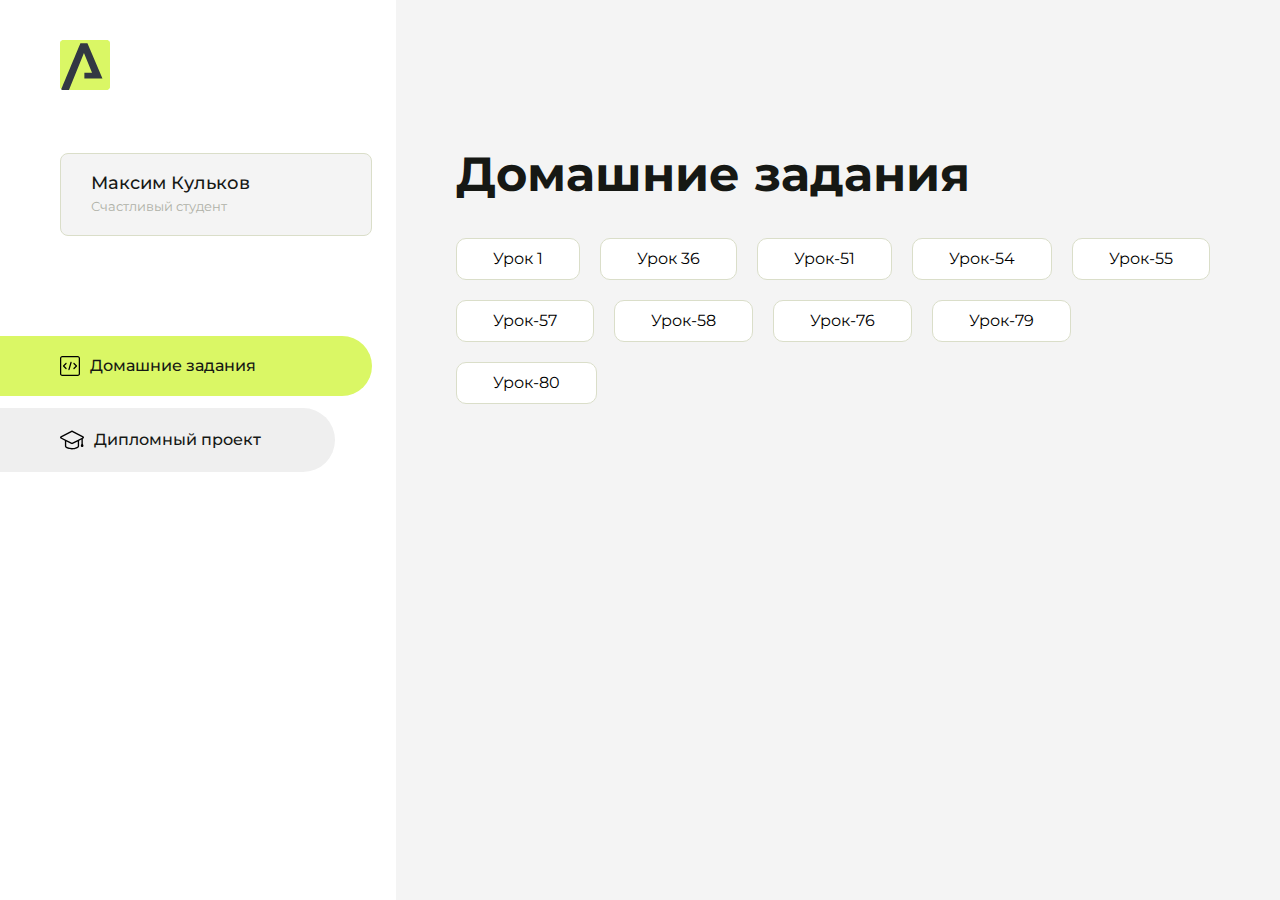
==== index.html @ f9f94585 "Update index.html" ====
<!DOCTYPE html>
<html lang="en">
<head>
    <meta charset="UTF-8">
    <meta name="viewport" content="width=device-width, initial-scale=1.0">
    <title>Домашняя работа</title>
    <link rel="shortcut icon" href="src/logo.ico" type="image/x-icon">
    <link rel="preconnect" href="https://fonts.googleapis.com">
    <link rel="preconnect" href="https://fonts.gstatic.com" crossorigin>
    <link href="https://fonts.googleapis.com/css2?family=Montserrat:wght@400;500;700&family=Rubik:wght@500&display=swap"
          rel="stylesheet">
    <link rel="stylesheet" href="src/style.css">
</head>
<body id="body">
<div class="overlay" id="overlay"></div>
<div class="layout">
    <div class="burger" id="burger">
        <svg viewBox="0 0 24 24" fill="none" xmlns="http://www.w3.org/2000/svg">
            <g id="SVGRepo_bgCarrier" stroke-width="0"></g>
            <g id="SVGRepo_tracerCarrier" stroke-linecap="round" stroke-linejoin="round"></g>
            <g id="SVGRepo_iconCarrier">
                <path d="M4 18L20 18" stroke="#DAF765" stroke-width="2" stroke-linecap="round"></path>
                <path d="M4 12L20 12" stroke="#DAF765" stroke-width="2" stroke-linecap="round"></path>
                <path d="M4 6L20 6" stroke="#DAF765" stroke-width="2" stroke-linecap="round"></path>
            </g>
        </svg>
    </div>
    <aside class="sidebar" id="sidebar">
        <div class="sidebar__inner">
            <div class="logo">
                <svg width="50" height="50" viewBox="0 0 50 50" fill="none" xmlns="http://www.w3.org/2000/svg">
                    <g clip-path="url(#clip0_513_74730)">
                        <path d="M46.17 -0.257004H3.83C1.57281 -0.257004 -0.257 1.57281 -0.257 3.83V46.17C-0.257 48.4272 1.57281 50.257 3.83 50.257H46.17C48.4272 50.257 50.257 48.4272 50.257 46.17V3.83C50.257 1.57281 48.4272 -0.257004 46.17 -0.257004Z"
                              fill="#DAF765"/>
                        <path d="M24.375 38.4H42.461L27.441 3.1585H20.4355C20.4355 3.1585 6.7895 35.881 1.1945 49.294C2.015 50.0275 3.0945 50.257 3.6945 50.257H8.8445L23.954 13.07L32.0465 32.8285H24.375V38.4Z"
                              fill="#323843"/>
                    </g>
                    <defs>
                        <clipPath id="clip0_513_74730">
                            <rect width="50" height="50" fill="white"/>
                        </clipPath>
                    </defs>
                </svg>
            </div>
            <div class="sidebar__user">
                <div class="sidebar__name">Максим Кульков</div>
                <div class="sidebar__text">Счастливый студент</div>
            </div>
            <div class="sidebar__tabs">
                <div class="sidebar__item">
                    <button class="sidebar__button active" id="tasks">
                        <svg xmlns="http://www.w3.org/2000/svg" width="20" height="20" viewBox="0 0 20 20" fill="none">
                            <g clip-path="url(#clip0_704_74543)">
                                <path d="M17.7083 20H2.29167C1.0275 20 0 18.9725 0 17.7083V2.29167C0 1.0275 1.0275 0 2.29167 0H17.7083C18.9725 0 20 1.0275 20 2.29167V17.7083C20 18.9725 18.9725 20 17.7083 20ZM2.29167 1.25C1.7175 1.25 1.25 1.7175 1.25 2.29167V17.7083C1.25 18.2825 1.7175 18.75 2.29167 18.75H17.7083C18.2825 18.75 18.75 18.2825 18.75 17.7083V2.29167C18.75 1.7175 18.2825 1.25 17.7083 1.25H2.29167Z"
                                      fill="black"/>
                                <path d="M6.04167 13.125C5.88167 13.125 5.72167 13.0642 5.6 12.9417L3.1 10.4417C2.85583 10.1975 2.85583 9.80167 3.1 9.5575L5.6 7.0575C5.84417 6.81333 6.24 6.81333 6.48417 7.0575C6.72833 7.30167 6.72833 7.6975 6.48417 7.94167L4.42583 10L6.48417 12.0583C6.72833 12.3025 6.72833 12.6983 6.48417 12.9425C6.36167 13.0642 6.20167 13.125 6.04167 13.125Z"
                                      fill="black"/>
                                <path d="M8.95833 14.1667C8.9 14.1667 8.84 14.1583 8.78167 14.1417C8.45083 14.0442 8.26083 13.6967 8.35833 13.3658L10.4417 6.28251C10.5392 5.95084 10.8892 5.76417 11.2175 5.85917C11.5483 5.95667 11.7383 6.30417 11.6408 6.63501L9.5575 13.7183C9.47833 13.9908 9.22833 14.1667 8.95833 14.1667Z"
                                      fill="black"/>
                                <path d="M13.9583 13.125C13.7983 13.125 13.6383 13.0642 13.5167 12.9417C13.2725 12.6975 13.2725 12.3017 13.5167 12.0575L15.575 9.99916L13.5167 7.94083C13.2725 7.69666 13.2725 7.30083 13.5167 7.05666C13.7608 6.81249 14.1567 6.81249 14.4008 7.05666L16.9008 9.55666C17.145 9.80083 17.145 10.1967 16.9008 10.4408L14.4008 12.9408C14.2783 13.0642 14.1183 13.125 13.9583 13.125Z"
                                      fill="black"/>
                            </g>
                            <defs>
                                <clipPath id="clip0_704_74543">
                                    <rect width="20" height="20" fill="white"/>
                                </clipPath>
                            </defs>
                        </svg>
                        <span>Домашние задания</span></button>
                </div>
                <div class="sidebar__item">
                    <button class="sidebar__button" id="diplom">
                        <svg xmlns="http://www.w3.org/2000/svg" width="24" height="24" viewBox="0 0 24 24" fill="none">
                            <g clip-path="url(#clip0_704_74553)">
                                <path d="M23.2628 10.5971C23.7176 10.365 24 9.90375 24 9.39337C24 8.883 23.7176 8.42175 23.2628 8.18962L12.6135 2.75362C12.2291 2.55824 11.7705 2.55787 11.3854 2.75399L0.736875 8.19C0.282375 8.42175 0 8.883 0 9.39337C0 9.90375 0.282375 10.365 0.736875 10.5971L4.89038 12.7177V18.2074C4.89038 19.8154 8.412 21.393 12 21.393C15.5884 21.393 19.1096 19.815 19.1096 18.2074V12.7174L21.4609 11.517V15.8017L20.901 17.2305C20.7409 17.6389 20.7934 18.0994 21.0405 18.4616C21.2876 18.8246 21.6979 19.041 22.1366 19.041C22.5754 19.041 22.9852 18.8246 23.2324 18.462C23.4795 18.099 23.532 17.6385 23.3719 17.2301L22.8124 15.8021V10.827L23.2628 10.5971ZM17.7623 18.1721C17.6198 18.6375 15.3491 20.0419 12 20.0419C8.65088 20.0419 6.38025 18.6375 6.2415 18.2074V12.3037L6.23887 12.3019C6.23812 12.057 6.1065 11.8207 5.87325 11.7019L1.3515 9.39337L12 3.95737L22.6489 9.39337L12 14.8294L5.87325 11.7019C5.54063 11.5331 4.6695 11.6674 4.5 12C4.33012 12.3322 4.55813 12.5479 4.89038 12.7177L11.3857 16.0331C11.5781 16.1314 11.7889 16.1805 12 16.1805C12.2107 16.1805 12.4222 16.1314 12.6146 16.0331L17.7593 13.407L17.7623 18.1721Z"
                                      fill="black"/>
                            </g>
                            <defs>
                                <clipPath id="clip0_704_74553">
                                    <rect width="24" height="24" fill="white"/>
                                </clipPath>
                            </defs>
                        </svg>
                        <span>Дипломный проект</span></button>
                </div>
            </div>
        </div>

    </aside>
    <div class="content">
        <div class="container">
            <div class="content__block" id="tasksBlock">
                <div class="content__title">Домашние задания</div>
                <ul class="content__list">
                    <li class="content__list-item">
                        <a href="htmllesson-20/index.html">Урок 1</a>
                    </li>
                      <li class="content__list-item">
                        <a href="ДЗ-36/index.html">Урок 36</a>
                    </li>
                    <li class="content__list-item">
                        <a href="lesson-51/index.html">Урок-51</a>
                    </li>
                    <li class="content__list-item">
                        <a href="home-work position/index.html">Урок-54</a>
                    </li>
                    <li class="content__list-item">
                        <a href="lesson-55-home-work/index.html">Урок-55</a>
                    </li>
                    <li class="content__list-item">
                        <a href="homework57/index.html">Урок-57</a>
                    </li>
                    <li class="content__list-item">
                        <a href="homework-58/index.html">Урок-58</a>
                    </li>
                    <li class="content__list-item">
                        <a href="js/main.js">Урок-76</a>
                    </li>
                    <li class="content__list-item">
                        <a href="js 79/index.html">Урок-79</a>
                    </li>
                    <li class="content__list-item">
                        <a href="js-80/index.html">Урок-80</a>
                    </li>
                    
                  
                    
                </ul>
            </div>
            <div class="content__block hidden" id="diplomBlock">
                <div class="content__title">Дипломный проект</div>
                <div class="content__list-diplom">
                    <a href="ПАПКА-С-НОМЕРОМ-УРОКА">Ссылка на ДЗ</a>
                </div>
                <div class="content__decor">
                    <div class="content__decor-text">Давай проверим, чему ты научился!</div>
                    <div class="content__decor-img">
                        <img src="src/decor.png" alt="decor">
                    </div>
                </div>
            </div>
        </div>
    </div>
</div>
<script src="src/index.js"></script>
</body>
</html>
---- src/style.css ----
*{padding: 0;margin: 0;border: 0;}
*,*:before,*:after{-webkit-box-sizing: border-box;box-sizing: border-box;}
:focus,:active{outline: none;}
a:focus,a:active{outline: none;}
nav,footer,header,aside{display: block;}
html,body{
    height:100%;width:100%;
    font-size:100%;line-height:1;-ms-text-size-adjust:100%;-moz-text-size-adjust:100%;-webkit-text-size-adjust:100%;}
input,button,textarea{font-family:inherit;}
input::-ms-clear{display: none;}
button{cursor: pointer;}
button::-moz-focus-inner{padding:0;border:0;}
a,a:visited{text-decoration: none;}
a:hover{text-decoration: none;}
ul li{list-style: none;}
img{vertical-align: top;}
h1,h2,h3,h4,h5,h6{font-size:inherit;font-weight: inherit;}
a{color:inherit;}



body {
    font-family: "Montserrat",SansSerif;
    color: black;
}

body.overflow {
    overflow: hidden;
}



.layout {
    display: -webkit-box;
    display: -ms-flexbox;
    display: flex;
    min-height: 100vh;
}

.sidebar {
    padding: 40px 24px 40px 0;
    -ms-flex-negative: 0;
    flex-shrink: 0;
    background-color: white;
}



.content {
    -webkit-box-flex: 1;
    -ms-flex-positive: 1;
    flex-grow: 1;
    background-color: #F4F4F4;
}

.container {
    display: -webkit-box;
    display: -ms-flexbox;
    display: flex;
    -webkit-box-orient: vertical;
    -webkit-box-direction: normal;
    -ms-flex-direction: column;
    flex-direction: column;
    -webkit-box-pack: center;
    -ms-flex-pack: center;
    justify-content: center;
    -webkit-box-align: center;
    -ms-flex-align: center;
    align-items: center;
    padding: 150px 60px 80px 60px;
}


.logo {
    margin-left: 60px;
    margin-bottom: 60px;
}

.sidebar__user {
    background-color: #F4F4F4;
    padding: 20px 30px;
    margin-left: 60px;
    margin-bottom: 100px;
    border-radius: 8px;
    border: 1px solid #DADEC9;
}

.sidebar__name {
    color:#161814;
    font-size: 18px;
    font-weight: 500;
    margin-bottom: 6px;
}

.sidebar__text {
    color: #AFB1A7;
    font-size: 13px;
    font-weight: 400;
    line-height: 130%; /* 16.9px */
}

.sidebar__item {
    width: 372px;
}

.sidebar__button {
    display: -webkit-box;
    display: -ms-flexbox;
    display: flex;
    -webkit-box-align: center;
    -ms-flex-align: center;
    align-items: center;
    gap: 10px;
    padding: 20px 60px;
    margin-bottom: 12px;
    border-radius: 0px 100px 100px 0px;
    -webkit-transition: all .5s;
    -o-transition: all .5s;
    transition: all .5s;
    cursor: pointer;
    width: 90%;
    color:#161814;
    font-size: 16px;
    font-weight: 500;
}

.sidebar__button.active , .sidebar__button:hover {
    width: 100%;
    background-color: #DAF765;
}


.content__title {
    color: #161814;
    font-size: 48px;
    font-weight: 700;
    margin-bottom: 40px;
}

.content__list {
    display: -webkit-box;
    display: -ms-flexbox;
    display: flex;
    -webkit-box-align: center;
    -ms-flex-align: center;
    align-items: center;
    -ms-flex-wrap: wrap;
    flex-wrap: wrap;
    gap: 20px;
}



.content__list-item  {
    cursor: pointer;
    padding: 12px 18px;
    background-color: #fff;
    border-radius: 10px;
    border: 1px solid #DADEC9;
    -webkit-transition: all .3s;
    -o-transition: all .3s;
    transition: all .3s;
}

.content__list-item:hover,.content__list-diplom:hover {
    background-color: #AFB1A7;
}

li a {
    padding: 12px 18px;

}


.content__list-diplom {
    -webkit-transition: all .3s;
    -o-transition: all .3s;
    transition: all .3s;
    display: inline-block;
    padding: 12px 18px;
    background-color: #fff;
    border-radius: 10px;
    border: 1px solid #DADEC9;
}

.content__decor {
    display: -webkit-box;
    display: -ms-flexbox;
    display: flex;
    -webkit-box-align: center;
    -ms-flex-align: center;
    align-items: center;
}

.content__decor-text {
    color:#BEDD44;
    font-size: 36px;
    font-weight: 700;
    line-height: 110%; /* 39.6px */
}

.content__block {
    max-width: 1200px;
}

.content__block.hidden {
    display: none;
}

.content__decor-img img{
    width: 100%;
}

.burger {
    display: none;
    padding: 5px;
    position: fixed;
    top: 3%;
    right: 7%;
    width: 40px;
    height: 40px;
    background-color: #161814;
    border-radius: 50%;
    z-index: 10;
    border: 1px solid #DAF765;
}

@media (max-width: 768px) {
    .burger {
        display: block;
    }

    .sidebar {
        -webkit-transition: all .3s;
        -o-transition: all .3s;
        transition: all .3s;
        -webkit-transform: translateX(-100%);
        -ms-transform: translateX(-100%);
        transform: translateX(-100%);
        position: fixed;
        top: 0;
        left: 0;
        bottom: 0;
        z-index: 5;
    }

    .sidebar.show {
        -webkit-transform: translateX(0%);
        -ms-transform: translateX(0%);
        transform: translateX(0%);
    }

    .overlay {
        opacity: 0;
        pointer-events: none;
        -webkit-transition: all .3s;
        -o-transition: all .3s;
        transition: all .3s;
        position: absolute;
        top: 0;
        right: 0;
        left: 0;
        bottom: 0;
        z-index: 3;
        background-color: #000000e0;
    }

    .overlay.show {
        opacity: 1;
        pointer-events: all;
    }

    .container {
        padding: 40px 20px;
        min-height: 100%;
    }

    .content__decor {
        margin-top: 20px;
        -webkit-box-orient: vertical;
        -webkit-box-direction: normal;
        -ms-flex-direction: column;
        flex-direction: column;
    }
}

@media (max-width: 400px) {
    .sidebar__user {
        margin-left: 0;
    }
}
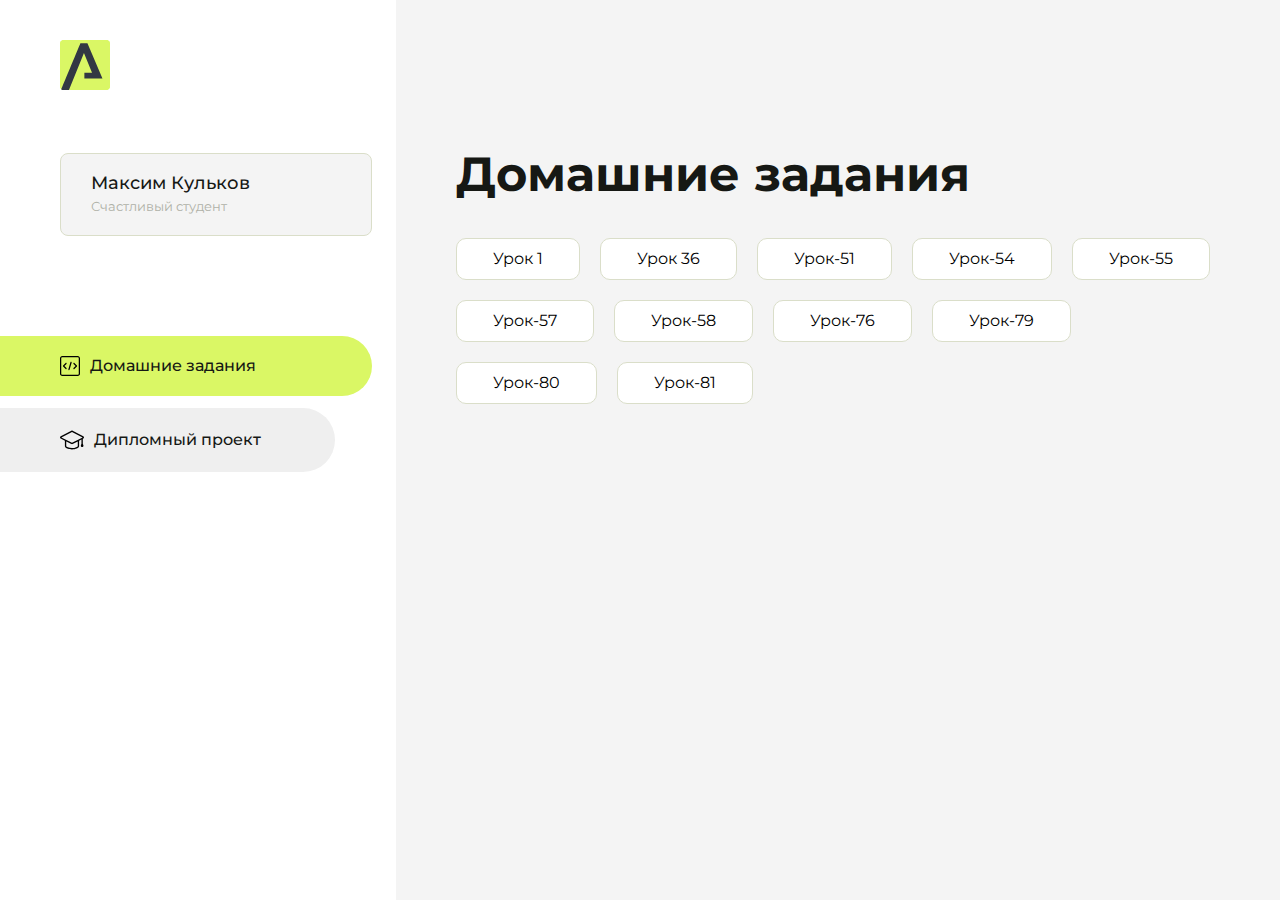
==== commit 5400bbcb: "Update index.html" ====
--- a/index.html
+++ b/index.html
@@ -122,6 +122,9 @@
                     <li class="content__list-item">
                         <a href="js-80/index.html">Урок-80</a>
                     </li>
+                    <li class="content__list-item">
+                        <a href="js-81/index.html">Урок-81</a>
+                    </li>
                     
                   
                     
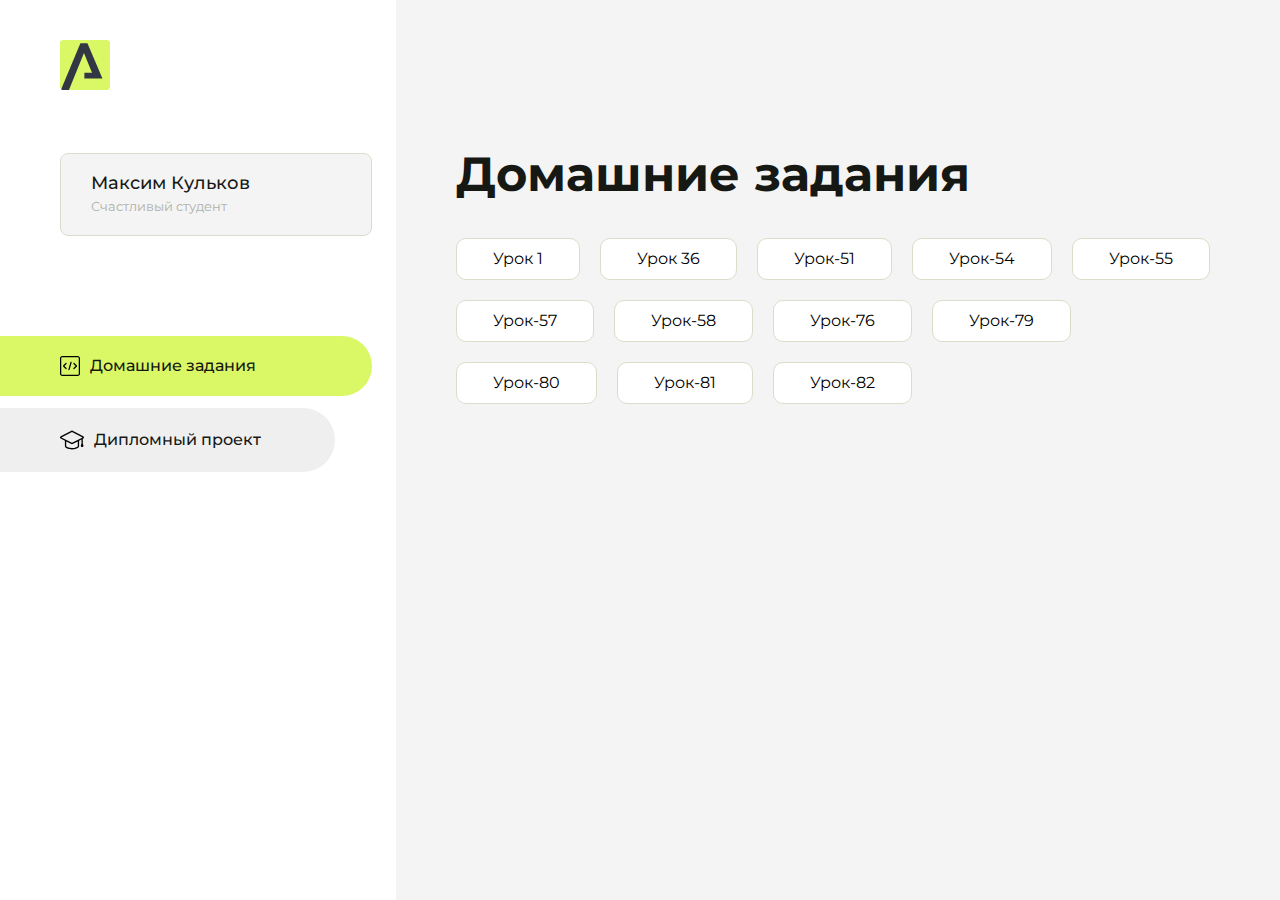
==== commit 1555d89b: "Update index.html" ====
--- a/index.html
+++ b/index.html
@@ -125,6 +125,9 @@
                     <li class="content__list-item">
                         <a href="js-81/index.html">Урок-81</a>
                     </li>
+                    <li class="content__list-item">
+                        <a href="js-82/index.html">Урок-82</a>
+                    </li>
                     
                   
                     
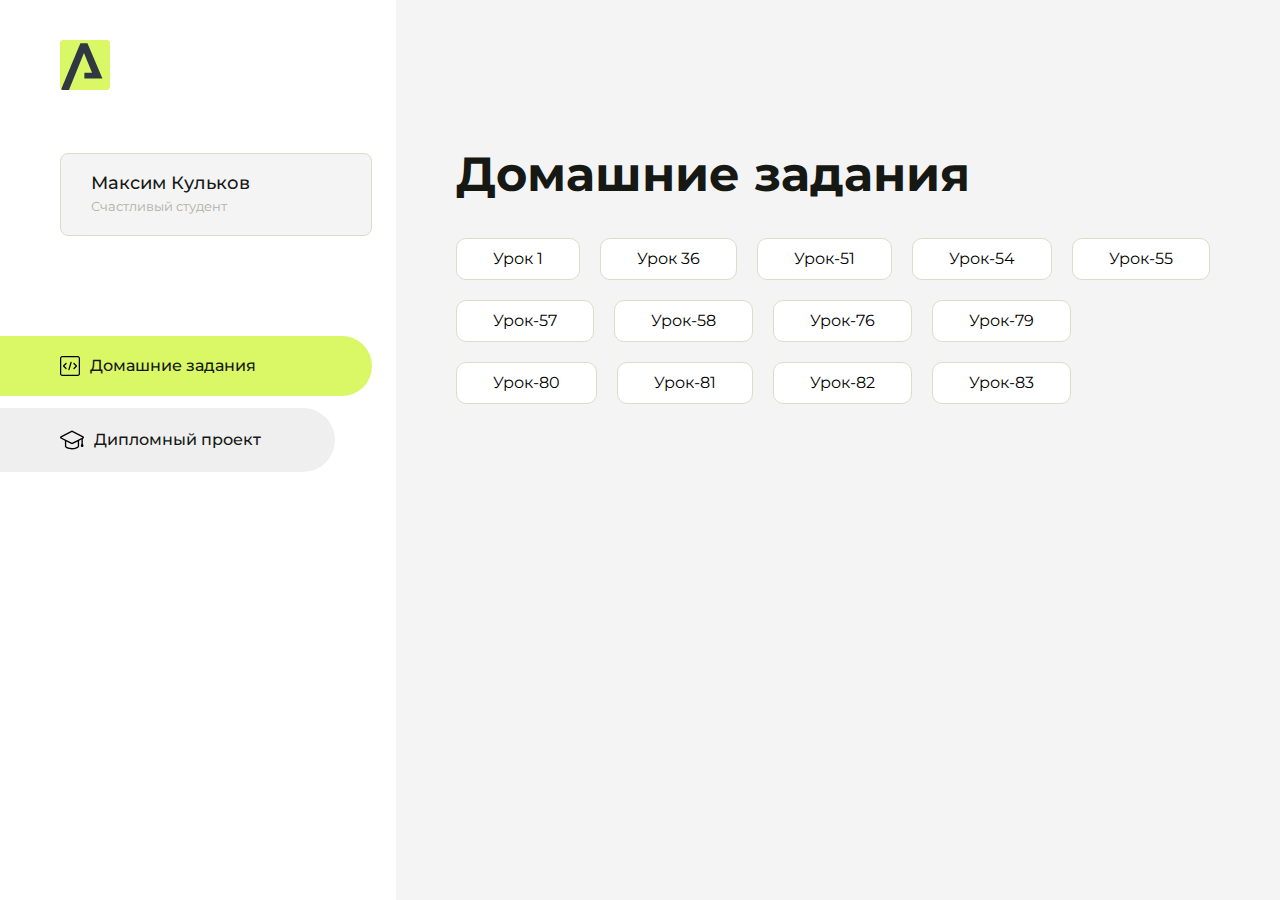
==== commit 287cda54: "Update index.html" ====
--- a/index.html
+++ b/index.html
@@ -128,6 +128,9 @@
                     <li class="content__list-item">
                         <a href="js-82/index.html">Урок-82</a>
                     </li>
+                    <li class="content__list-item">
+                        <a href="js-83/index.html">Урок-83</a>
+                    </li>
                     
                   
                     
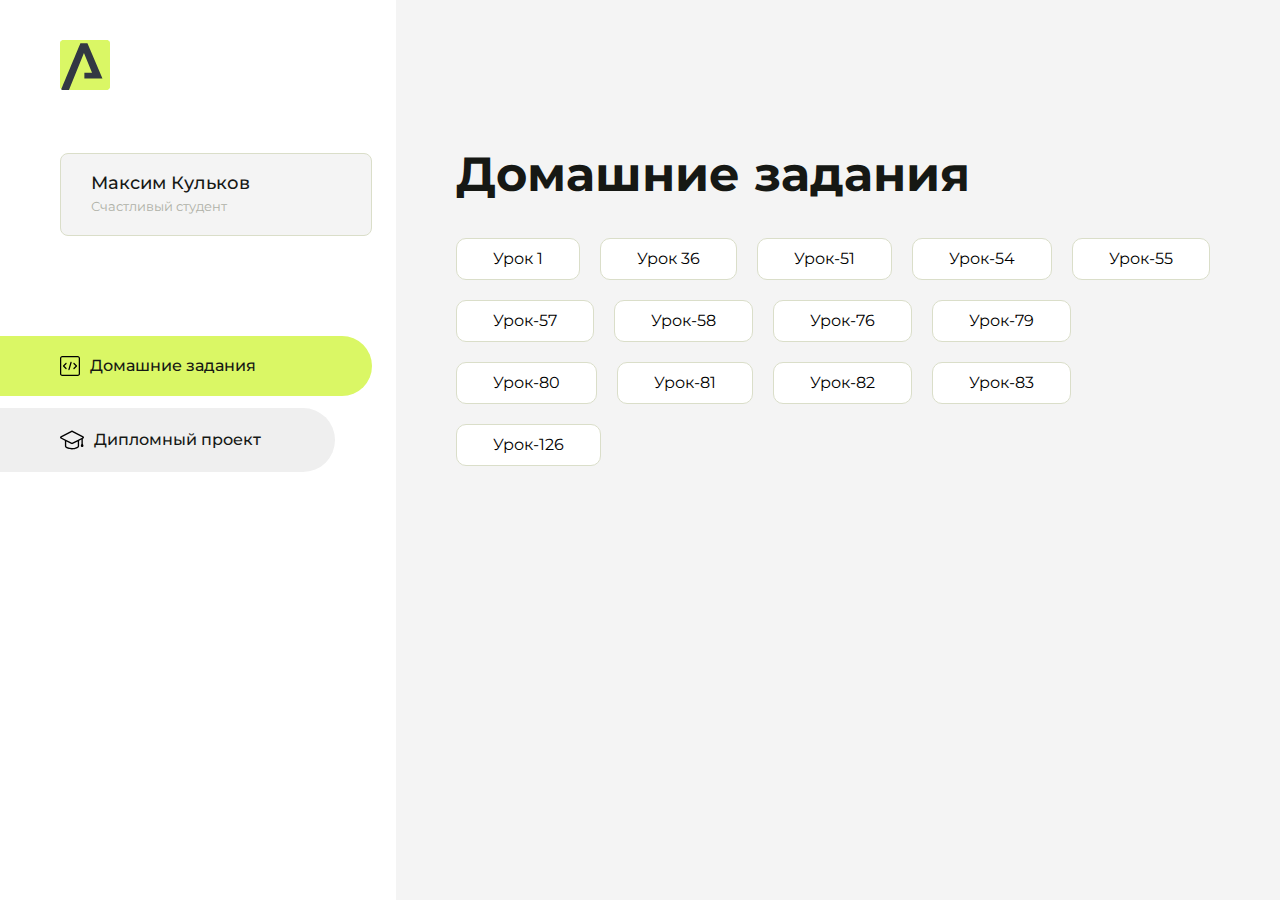
==== commit 01db92c8: "Update index.html" ====
--- a/index.html
+++ b/index.html
@@ -131,6 +131,9 @@
                     <li class="content__list-item">
                         <a href="js-83/index.html">Урок-83</a>
                     </li>
+                    <li class="content__list-item">
+                        <a href="wkae-bake/index.html">Урок-126</a>
+                    </li>
                     
                   
                     
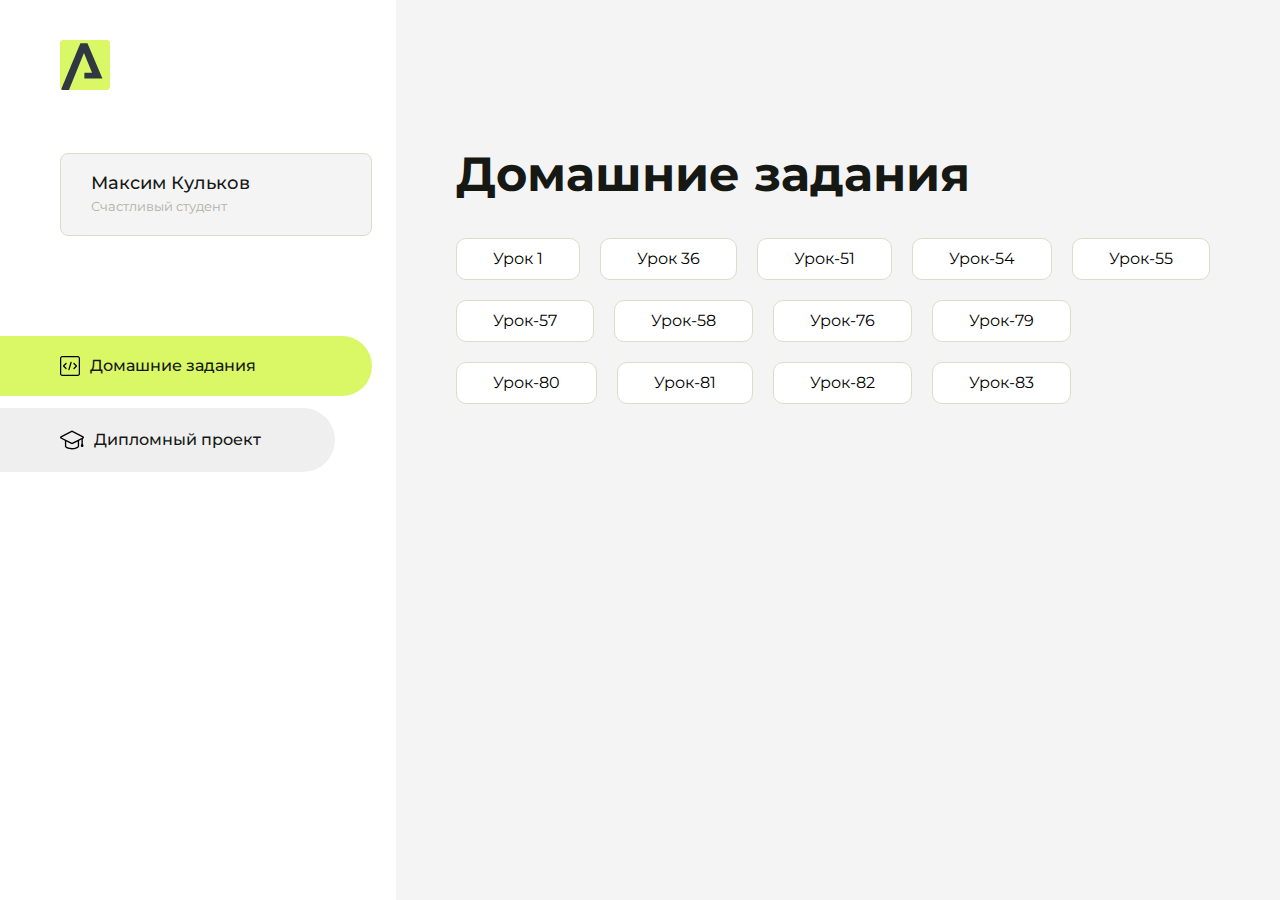
==== commit a5fee044: "Update index.html" ====
--- a/index.html
+++ b/index.html
@@ -131,9 +131,7 @@
                     <li class="content__list-item">
                         <a href="js-83/index.html">Урок-83</a>
                     </li>
-                    <li class="content__list-item">
-                        <a href="wkae-bake/index.html">Урок-126</a>
-                    </li>
+                   
                     
                   
                     
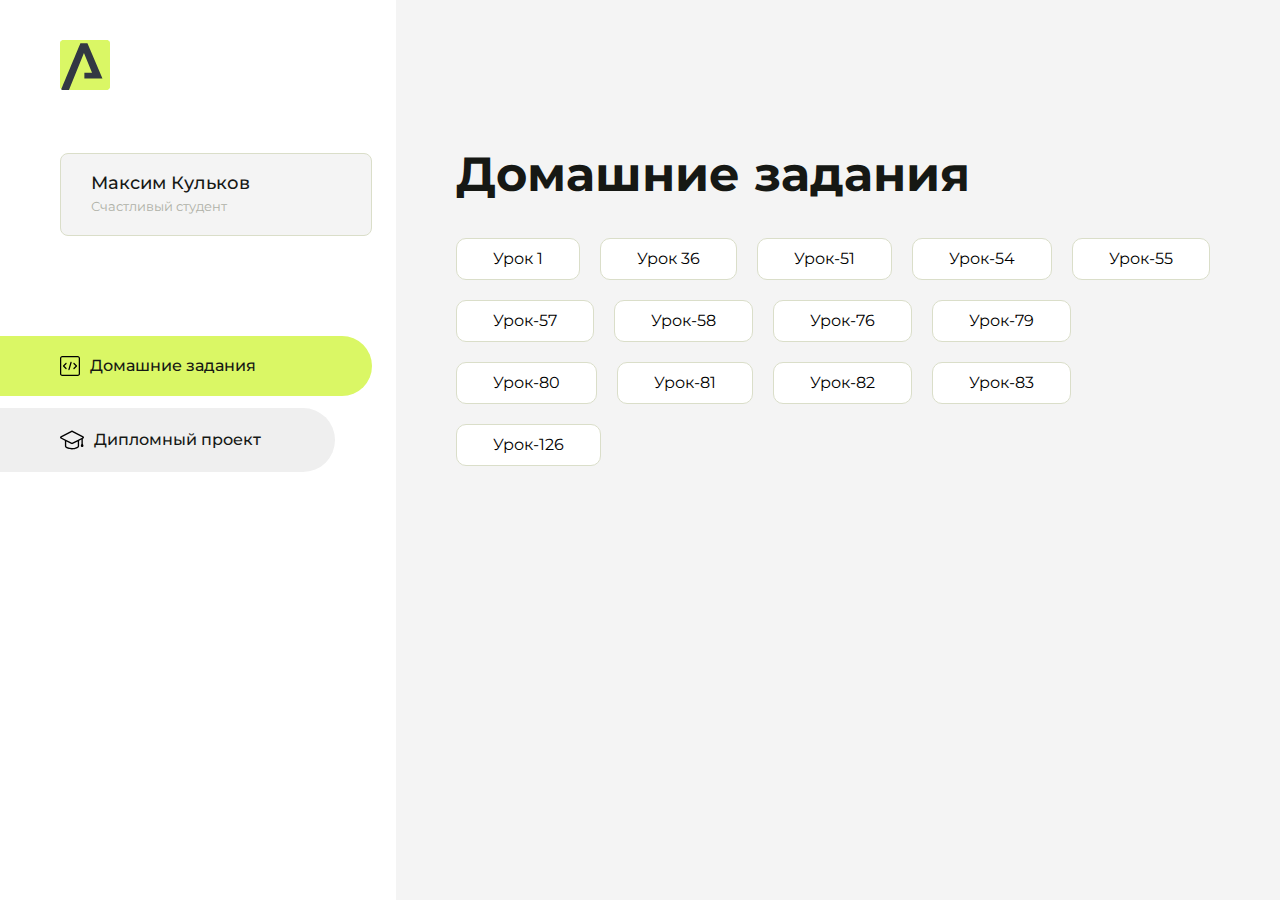
==== commit 34294300: "Update index.html" ====
--- a/index.html
+++ b/index.html
@@ -131,6 +131,9 @@
                     <li class="content__list-item">
                         <a href="js-83/index.html">Урок-83</a>
                     </li>
+                    <li class="content__list-item">
+                        <a href="wake-bake/index.html">Урок-126</a>
+                    </li>
                    
                     
                   
